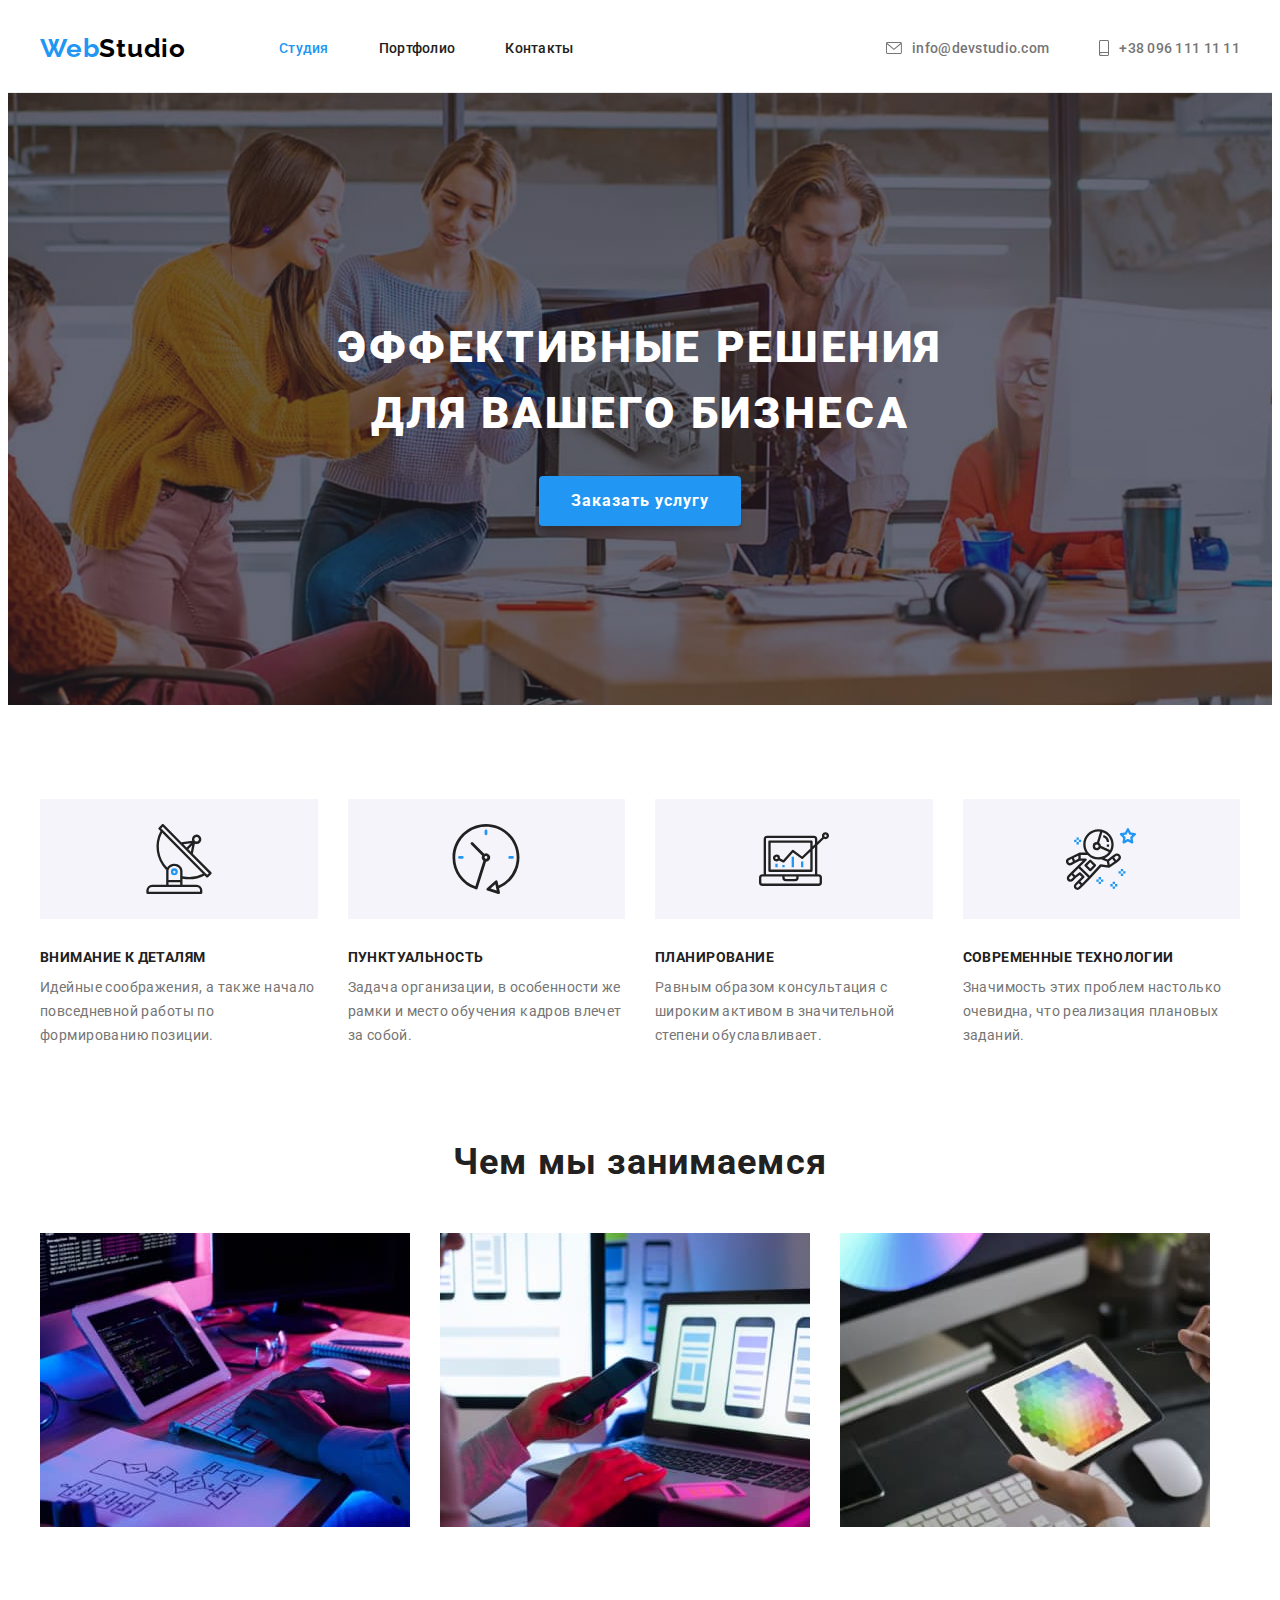
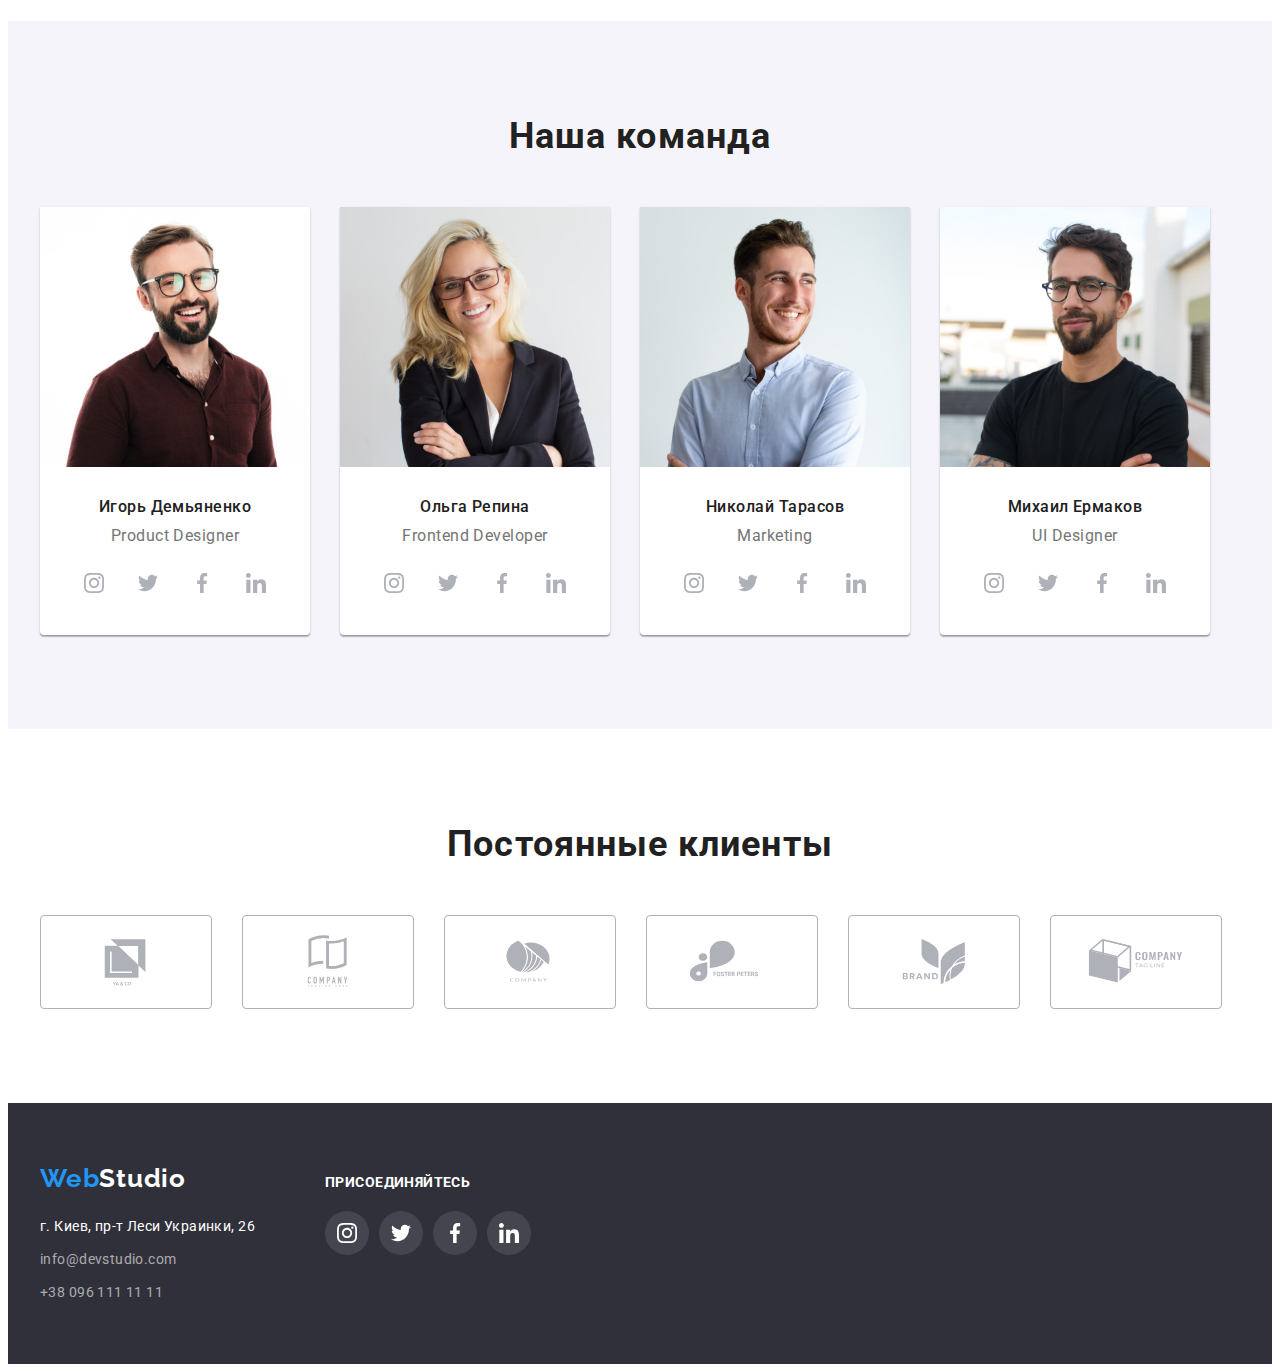
==== index.html @ 36f64f2a "Добавляет стили" ====
<!DOCTYPE html>
<html lang="ru">
  <head>
    <meta charset="UTF-8" />
    <meta http-equiv="X-UA-Compatible" content="IE=edge" />
    <meta name="viewport" content="width=device-width, initial-scale=1.0" />
    <title>Document</title>
    <link rel="preconnect" href="https://fonts.googleapis.com">
    <link rel="preconnect" href="https://fonts.gstatic.com" crossorigin>
    <link href="https://fonts.googleapis.com/css2?family=Raleway:wght@700&family=Roboto:wght@400;500;700;900&display=swap"
      rel="stylesheet">
      <link rel="stylesheet" href="https://cdnjs.cloudflare.com/ajax/libs/modern-normalize/1.1.0/modern-normalize.min.css"
        integrity="sha512-wpPYUAdjBVSE4KJnH1VR1HeZfpl1ub8YT/NKx4PuQ5NmX2tKuGu6U/JRp5y+Y8XG2tV+wKQpNHVUX03MfMFn9Q=="
        crossorigin="anonymous" referrerpolicy="no-referrer" />
    <link rel="stylesheet" href="./css/styles.css">
  </head>
  <body>
    <!--Шапка-->
    <header class="header">
      <div class="container header-container">
      <nav class="header-nav">
        <a class="header-logo link"  href="./index.html"><span class="logo-item-header">Web</span>Studio</a>
        <ul class="header-list list">
          <li class="header-item">
            <a class="header-link link current"  href="./index.html">Студия</a></li>
          <li class="header-item">
            <a class="header-link link"  href="./portfolio.html">Портфолио</a></li>
          <li class="header-item">
            <a class="header-link link"  href="">Контакты</a></li>
        </ul>
      </nav>
      <div class="header-connect" ></div>
      <ul class="header-list list">
        <li class="header-contact">
          <a class="header-mail link"  href="mailto:info@devstudio.com">
          <svg class="header-contact-icon" width="16px" height="12px">
            <use href="./images/icons.svg#icon-envelope"></use>
          </svg>
          info@devstudio.com</a>
        </li>
        <li class="header-contact">
          <a class="header-tel link" href="tel:+380961111111">
          <svg class="header-contact-icon" width="10px" height="16px">
            <use href="./images/icons.svg#icon-smartphone"></use>
          </svg>
          +38 096 111 11 11</a>
        </li>
      </ul>
      </div>
    </header>

    <main>
      <!--Герой-->
    <section class="hero">
      <div class="hero-container">
      <h1 class="hero-title">Эффективные решения для вашего бизнеса</h1>
      <button type="button" class="hero-btn">Заказать услугу</button>
      </div>
    </section>

      <!--Особенности-->
      <section class="section">
        <div class="container">
        <h2 class="features-title visually-hidden" >Особенности</h2>
        <ul class="features-list list">
          <li class="features-item icon-antenna">
            <h3 class="features-item-title">Внимание к деталям</h3>
            <p class="features-text">Идейные соображения, а также начало повседневной работы по формированию позиции.</p>
          </li>
          <li class="features-item icon-clock">
            <h3 class="features-item-title">Пунктуальность</h3>
            <p class="features-text">
              Задача организации, в особенности же рамки и место обучения кадров влечет за собой.
            </p>
          </li>
          <li class="features-item icon-diagram">
            <h3 class="features-item-title">Планирование</h3>
            <p class="features-text">
              Равным образом консультация с широким активом в значительной степени обуславливает.
            </p>
          </li>
          <li class="features-item icon-astronaut">
            <h3 class="features-item-title">Современные технологии</h3>
            <p class="features-text">Значимость этих проблем настолько очевидна, что реализация плановых заданий.</p>
          </li>
        </ul>
        </div>
      </section>

      <!--Чем мы занимаемся-->
      <section class="about">
        <div class="container">
        <h2 class="about-title">Чем мы занимаемся</h2>
        <ul class="about-list list">
          <li class="about-item">
            <img src="./images/box1.jpg" alt="Рабочий стол" width="370" />
          </li>
          <li class="about-item">
            <img src="./images/box2.jpg" alt="Ноутбук, телефон" width="370" />
          </li>
          <li class="about-item">
            <img src="./images/box3.jpg" alt="Планшет" width="370" />
          </li>
        </ul>
        </div>
      </section>

      <!--Наша команда-->
      <section class="section team-section">
        <div class="container">
        <h2 class="team-title">Наша команда</h2>
        <ul class="team-list list">
          <li class="team-item">
            <div class="team-cards">
            <img src="./images/работник1.jpg" alt="Работник 1" width="270" />
            <div class="team-info">
            <h3 class="team-item-title">Игорь Демьяненко</h3>
            <p class="team-item-text"><span lang="en">Product Designer</span></p>
            <ul class="team-social-list list">
              <li class="team-social-item">
                <a 
                  href="" 
                  class="team-social-link">
                  <svg class="team-social-icon" width="20" height="20">
                    <use href="./images/icons.svg#icon-instagram"
                    ></use>
                  </svg>
                </a>
              </li>
              <li class="team-social-item">
                <a href="" class="team-social-link">
                  <svg class="team-social-icon" width="20" height="20">
                    <use href="./images/icons.svg#icon-twitter"></use>
                  </svg>
                </a>
              </li>
              <li class="team-social-item">
                <a href="" class="team-social-link">
                  <svg class="team-social-icon" width="20" height="20">
                    <use href="./images/icons.svg#icon-facebook"></use>
                  </svg>
                </a>
              </li>
              <li class="team-social-item">
                <a href="" class="team-social-link">
                  <svg class="team-social-icon" width="20" height="20">
                    <use href="./images/icons.svg#icon-linkedin"></use>
                  </svg>
                </a>
              </li>
            </ul>
            </div>
            </div>
          </li>
          <li class="team-item">
            <div class="team-cards">
            <img src="./images/работник2.jpg" alt="Работник 2" width="270" />
            <div class="team-info">
            <h3 class="team-item-title">Ольга Репина</h3>
            <p class="team-item-text"><span lang="en">Frontend Developer</span></p>
            <ul class="team-social-list list">
              <li class="team-social-item">
                <a href="" class="team-social-link">
                  <svg class="team-social-icon" width="20" height="20">
                    <use href="./images/icons.svg#icon-instagram"></use>
                  </svg>
                </a>
              </li>
              <li class="team-social-item">
                <a href="" class="team-social-link">
                  <svg class="team-social-icon" width="20" height="20">
                    <use href="./images/icons.svg#icon-twitter"></use>
                  </svg>
                </a>
              </li>
              <li class="team-social-item">
                <a href="" class="team-social-link">
                  <svg class="team-social-icon" width="20" height="20">
                    <use href="./images/icons.svg#icon-facebook"></use>
                  </svg>
                </a>
              </li>
              <li class="team-social-item">
                <a href="" class="team-social-link">
                  <svg class="team-social-icon" width="20" height="20">
                    <use href="./images/icons.svg#icon-linkedin"></use>
                  </svg>
                </a>
              </li>
            </ul>
            </div>
            </div>
          </li>
          <li class="team-item">
            <div class="team-cards">
            <img src="./images/работник3.jpg" alt="Работник 3" width="270" />
            <div class="team-info">
            <h3 class="team-item-title">Николай Тарасов</h3>
            <p class="team-item-text"><span lang="en">Marketing</span></p>
            <ul class="team-social-list list">
              <li class="team-social-item">
                <a href="" class="team-social-link">
                  <svg class="team-social-icon" width="20" height="20">
                    <use href="./images/icons.svg#icon-instagram"></use>
                  </svg>
                </a>
              </li>
              <li class="team-social-item">
                <a href="" class="team-social-link">
                  <svg class="team-social-icon" width="20" height="20">
                    <use href="./images/icons.svg#icon-twitter"></use>
                  </svg>
                </a>
              </li>
              <li class="team-social-item">
                <a href="" class="team-social-link">
                  <svg class="team-social-icon" width="20" height="20">
                    <use href="./images/icons.svg#icon-facebook"></use>
                  </svg>
                </a>
              </li>
              <li class="team-social-item">
                <a href="" class="team-social-link">
                  <svg class="team-social-icon" width="20" height="20">
                    <use href="./images/icons.svg#icon-linkedin"></use>
                  </svg>
                </a>
              </li>
            </ul>
            </div>
            </div>
          </li>
          <li class="team-item">
            <div class="team-cards">
            <img src="./images/работник4.jpg" alt="Работник 4" width="270" />
            <div class="team-info">
            <h3 class="team-item-title">Михаил Ермаков</h3>
            <p class="team-item-text"><span lang="en">UI Designer</span></p>
            <ul class="team-social-list list">
              <li class="team-social-item">
                <a href="" class="team-social-link">
                  <svg class="team-social-icon" width="20" height="20">
                    <use href="./images/icons.svg#icon-instagram"></use>
                  </svg>
                </a>
              </li>
              <li class="team-social-item">
                <a href="" class="team-social-link">
                  <svg class="team-social-icon" width="20" height="20">
                    <use href="./images/icons.svg#icon-twitter"></use>
                  </svg>
                </a>
              </li>
              <li class="team-social-item">
                <a href="" class="team-social-link">
                  <svg class="team-social-icon" width="20" height="20">
                    <use href="./images/icons.svg#icon-facebook"></use>
                  </svg>
                </a>
              </li>
              <li class="team-social-item">
                <a href="" class="team-social-link">
                  <svg class="team-social-icon" width="20" height="20">
                    <use href="./images/icons.svg#icon-linkedin"></use>
                  </svg>
                </a>
              </li>
            </ul>
            </div>
            </div>
          </li>
        </ul>
        </div>
      </section>

      <!--Клиенты-->
      <section class="section">
        <div class="container">
          <h2 class="client-tittle">Постоянные клиенты</h2>
          <ul class="client-list list">
            <li class="client-item">
              <a href="" class="client-link">
                <svg class="client-icon" width="106" height="60">
                  <use href="./images/icons.svg#icon-logo-1"></use>
                </svg>
              </a>
            </li>
            <li class="client-item">
            <a href="" class="client-link">
              <svg class="client-icon" width="106" height="60">
                <use href="./images/icons.svg#icon-logo-2"></use>
              </svg>
            </a>
            </li>
            <li class="client-item">
            <a href="" class="client-link">
              <svg class="client-icon" width="106" height="60">
                <use href="./images/icons.svg#icon-logo-3"></use>
              </svg>
            </a>
            </li>
            <li class="client-item">
              <a href="" class="client-link">
                <svg class="client-icon" width="106" height="60">
                  <use href="./images/icons.svg#icon-logo-4"></use>
                </svg>
              </a>
            </li>
            <li class="client-item">
            <a href="" class="client-link">
              <svg class="client-icon" width="106" height="60">
                <use href="./images/icons.svg#icon-logo-5"></use>
              </svg>
            </a>
            </li>
            <li class="client-item">
              <a href="" class="client-link">
                <svg class="client-icon" width="106" height="60">
                  <use href="./images/icons.svg#icon-logo-6"></use>
                </svg>
              </a>
            </li>
          </ul>
        </div>
      </section>
    </main>

    <!--Футер-->
    <footer class="footer">
      <div class="container-footer container">
        <div class="left-container">
      <a href="./index.html" class="footer-logo link"><span class="logo-item-footer">Web</span>Studio </a>
      <address class="contacts link">
        <ul class="contacts-list list">
          <li class="contacts-info"><a class="contacts-address-item link" href="https://goo.gl/maps/DUNgC5Vg5aknv6yu6"
            target="blank"
            rel="noopener noreferrer">г. Киев, пр-т Леси Украинки, 26 <br /></a></li>
          <li class="contacts-info"><a class="contacts-item link"  href="mailto:info@devstudio.com">info@devstudio.com <br /></a></li>
          <li class="contacts-info"><a class="contacts-item link"   href="tel:+380961111111">+38 096 111 11 11</a></li>
      </address>
        </ul>
        </div>

        <div class="right-container">
          <b class="right-footer-tittle">Присоединяйтесь</b>
            <ul class="right-footer-list list">
              <li class="right-footer-item">
                <a href="" class="right-footer-link">
                  <svg class="right-footer-icon" width="20" height="20">
                    <use href="./images/icons.svg#icon-instagram"></use>
                  </svg>
                </a>
              </li>
              <li class="right-footer-item">
                <a href="" class="right-footer-link">
                  <svg class="right-footer-icon" width="20" height="20">
                    <use href="./images/icons.svg#icon-twitter"></use>
                  </svg>
                </a>
              </li>
              <li class="right-footer-item">
                <a href="" class="right-footer-link">
                  <svg class="right-footer-icon" width="20" height="20">
                    <use href="./images/icons.svg#icon-facebook"></use>
                  </svg>
                </a>
              </li>
              <li class="right-footer-item">
                <a href="" class="right-footer-link">
                  <svg class="right-footer-icon" width="20" height="20">
                    <use href="./images/icons.svg#icon-linkedin"></use>
                  </svg>
                </a>
              </li>
        </div>
        </div>
    </footer>
  </body>
</html>
---- css/styles.css ----
:root {
  --logo-color: #000000;
  --title-color: #212121;
  --text-color: #757575;
  --extra-color: #ffffff;
  --accent-color: #2196f3;
  --card-socials-color: #afb1b8;
}

body {
  font-family: 'Roboto', sans-serif;
}

p,
h1,
h2,
h3,
h4,
h5,
h6 {
  margin: 0;
}

ul {
  margin: 0;
  padding: 0;
}

button {
  cursor: pointer;
}

/* .pointer {
  cursor: pointer;
} */

img {
  display: block;
}

.list {
  list-style: none;
}

.link {
  text-decoration: none;
}

.container {
  width: 1200px;
  padding-left: 15px;
  padding-right: 15px;
  margin: 0 auto;
  /* outline: 2px solid red; */
}

/* HEADER */

.header {
  padding-bottom: 4px;
  border-bottom: 1px solid #ececec;
}

.header-container {
  display: flex;
  align-items: center;
}

.header-nav {
  display: flex;
  align-items: center;
}

.header-list {
  display: flex;
  align-items: center;
}

.header-logo {
  font-family: 'Raleway', sans-serif;
  font-weight: 700;
  font-size: 26px;
  line-height: calc(31 / 26);
  letter-spacing: 0.03em;
  color: var(--logo-color);
  margin-right: 93px;
}

.logo-item-header {
  color: var(--accent-color);
}

.header-link {
  font-weight: 500;
  font-size: 14px;
  line-height: calc(16 / 14);
  letter-spacing: 0.02em;
  color: var(--title-color);
  padding-top: 32px;
  padding-bottom: 32px;
  display: inline-block;
  transition: color 250ms cubic-bezier(0.4, 0, 0.2, 1);
}

.header-link:hover,
.header-link:focus,
.header-mail:hover,
.header-mail:focus,
.header-tel:hover,
.header-tel:focus {
  color: var(--accent-color);
}

.header-contact-icon {
  fill: currentColor;
}

.header-nav .link.current {
  color: var(--accent-color);
  display: flex;
  align-items: center;
}

.header-connect {
  margin-left: auto;
  display: flex;
  align-items: center;
}

.header-item:not(:last-child) {
  margin-right: 50px;
}

.header-tel,
.header-mail {
  font-weight: 500;
  font-size: 14px;
  line-height: calc(16 / 14);
  letter-spacing: 0.02em;
  padding-bottom: 32px;
  padding-top: 32px;
  color: var(--text-color);
  align-items: center;
  transition: color 250ms cubic-bezier(0.4, 0, 0.2, 1);
}

.header-mail {
  display: flex;
  align-items: center;
  margin-right: 50px;
}

.header-tel {
  display: flex;
  align-items: center;
}

.header-contact-icon:hover,
.header-contact-icon:focus {
  color: var(--accent-color);
}

.header-contact-icon {
  display: flex;
  fill: currentColor;
  align-items: center;
  margin-right: 10px;
}

/* HERO */

.hero-container {
  padding-top: 221px;
  padding-bottom: 179px;
  text-align: center;
  max-width: 1600px;
  margin-left: auto;
  margin-right: auto;
  background-image: linear-gradient(to right, rgba(47, 48, 58, 0.4), rgba(47, 48, 58, 0.4)),
    url(../images/hero-img.jpg);
  background-repeat: no-repeat;
  background-position: center;
  background-size: cover;
}

.hero-title {
  font-weight: 900;
  font-size: 44px;
  width: 696px;
  line-height: calc(60 / 40);
  text-align: center;
  letter-spacing: 0.06em;
  text-transform: uppercase;
  color: var(--extra-color);

  margin-left: auto;
  margin-right: auto;
  margin-bottom: 30px;
}

.hero-btn {
  font-family: inherit;
  font-weight: 700;
  font-size: 16px;
  line-height: calc(30 / 16);
  display: flex;
  align-items: center;
  text-align: center;
  letter-spacing: 0.06em;
  color: var(--extra-color);
  background-color: var(--accent-color);
  border: none;
  border-radius: 4px;
  box-shadow: 0px 4px 4px rgba(0, 0, 0, 0.15);
  margin: auto;
  padding: 10px 32px;
  transition: background-color 250ms cubic-bezier(0.4, 0, 0.2, 1);
}

.hero-btn:hover,
.hero-btn:focus {
  background-color: #188ce8;
}

/* FEATURES */

.features-list {
  display: flex;
}

.visually-hidden {
  position: absolute;
  white-space: nowrap;
  width: 1px;
  height: 1px;
  overflow: hidden;
  border: 0;
  padding: 0;
  clip: rect(0 0 0 0);
  clip-path: inset(50%);
  margin: -1px;
}

.features-item-title {
  font-weight: 700;
  font-size: 14px;
  line-height: calc(16 / 14);
  letter-spacing: 0.03em;
  text-transform: uppercase;
  color: var(--title-color);
  margin-bottom: 10px;
  padding-top: 30px;
}

.features-text {
  font-weight: 400;
  font-size: 14px;
  line-height: calc(24 / 14);
  letter-spacing: 0.03em;
  color: var(--text-color);
}

.features-item {
  width: calc((100% - 90px) / 4);
}

.features-item:not(:last-child) {
  margin-right: 30px;
}

.features-item::before {
  content: '';
  display: block;
  height: 120px;
  display: flex;
  background-color: #f5f4fa;
  /* background-size: contain; */
  background-repeat: no-repeat;
  background-position: center;
}

.icon-antenna::before {
  background-image: url(../images/antenna.svg);
}

.icon-clock::before {
  background-image: url(../images/clock.svg);
}

.icon-diagram::before {
  background-image: url(../images/diagram.svg);
}

.icon-astronaut::before {
  background-image: url(../images/astronaut.svg);
}

/* ABOUT US */

.about {
  padding-bottom: 94px;
}

.about-title {
  font-weight: 700;
  font-size: 36px;
  line-height: calc(42 / 36);
  text-align: center;
  letter-spacing: 0.03em;
  color: var(--title-color);
  margin-bottom: 50px;
}

.about-list {
  display: flex;
}

.about-item:not(:last-child) {
  margin-right: 30px;
}

/* TEAM */

.section {
  padding-top: 94px;
  padding-bottom: 94px;
}

.team-section {
  background-color: #f5f4fa;
}

.team-title {
  font-family: 'Roboto', sans-serif;
  font-weight: 700;
  font-size: 36px;
  line-height: calc(42 / 36);
  text-align: center;
  letter-spacing: 0.03em;
  color: var(--title-color);
  margin-bottom: 50px;
}

.team-info {
  padding-top: 30px;
  padding-bottom: 30px;
}

.team-cards {
  background-color: var(--extra-color);
  box-shadow: 0px 1px 3px rgba(0, 0, 0, 0.12), 0px 1px 1px rgba(0, 0, 0, 0.14),
    0px 2px 1px rgba(0, 0, 0, 0.2);
  border-radius: 0px 0px 4px 4px;
}

.team-item-title {
  font-weight: 500;
  font-size: 16px;
  line-height: calc(19 / 16);
  text-align: center;
  letter-spacing: 0.03em;
  color: var(--title-color);
}

.team-item-text {
  font-weight: 400;
  font-size: 16px;
  line-height: calc(19 / 16);
  text-align: center;
  letter-spacing: 0.03em;
  color: var(--text-color);
  margin-top: 10px;
  margin-bottom: 16px;
}

.team-list {
  display: flex;
}

.team-item:not(:last-child) {
  margin-right: 30px;
}

.team-social-list {
  display: flex;
  justify-content: center;
}

.team-social-item + .team-social-item {
  margin-left: 10px;
}

.team-social-link {
  width: 44px;
  height: 44px;
  display: flex;
  justify-content: center;
  align-items: center;
  border-radius: 50%;
  color: var(--card-socials-color);
}

.team-social-icon {
  fill: currentColor;
}

/* .team-social-icon:hover,
.team-social-icon:focus {
  fill: var(--extra-color);
} */

/* .team-social-link:hover .team-social-icon,
.team-social-link:focus .team-social-icon {
  fill: var(--extra-color); 
} */

.team-social-link:hover,
.team-social-link:focus {
  background-color: var(--accent-color);
  color: var(--extra-color);
}

/* CLIENTS */

/* .client-section {
  padding-top: 94px;
  padding-bottom: 94px;
} */

.client-tittle {
  font-family: 'Roboto', sans-serif;
  font-weight: 700;
  font-size: 36px;
  line-height: calc(42 / 36);
  text-align: center;
  letter-spacing: 0.03em;
  color: var(--title-color);
  margin-bottom: 50px;
}

.client-list {
  display: flex;
  flex-direction: row;
  flex-wrap: wrap;
  margin-left: -30px;
  margin-top: -50px;
  color: var(--card-socials-color);
}

.client-link {
  display: block;
  display: flex;
  justify-content: center;
  align-items: center;
  fill: var(--card-socials-color);
  width: 170px;
  height: 92px;
  border-radius: 4px;
  border: 1px solid var(--card-socials-color);
  /* flex-basis: calc(100% / 6 - 30px); */
}

.client-item {
  margin-left: 30px;
  margin-top: 50px;
}

.client-link:hover,
.client-link:focus {
  fill: var(--accent-color);
  border-color: var(--accent-color);
}

/* FOOTER */

.footer {
  padding-top: 60px;
  padding-bottom: 60px;
  background: #2f303a;
  display: flex;
  align-items: baseline;
}

.footer-logo {
  font-family: 'Raleway', sans-serif;
  font-weight: 700;
  font-size: 26px;
  line-height: calc(31 / 26);
  letter-spacing: 0.03em;
  color: var(--extra-color);
  margin-bottom: 20px;
  display: inline-block;
}

.logo-item-footer {
  color: var(--accent-color);
}

.contacts-address-item {
  font-style: normal;
  font-size: 14px;
  line-height: calc(24 / 14);
  letter-spacing: 0.03em;
  color: var(--extra-color);
}

.contacts-item {
  font-style: normal;
  font-size: 14px;
  line-height: calc(24 / 14);
  letter-spacing: 0.03em;
  color: rgba(255, 255, 255, 0.6);
  display: inline-block;
}

.contacts-info:not(:last-child) {
  margin-bottom: 9px;
}

.container-footer {
  display: flex;
  align-items: baseline;
}

.right-container {
  margin-left: 70px;
}

.right-footer-tittle {
  font-family: 'Roboto' sans-serif;
  font-weight: 700;
  font-size: 14px;
  line-height: 16px;
  letter-spacing: 0.03em;
  text-transform: uppercase;
  color: var(--extra-color);
  text-align: center;
  justify-content: center;
  margin-bottom: 20px;
}

.right-footer-list {
  display: flex;
  justify-content: left;
  align-items: center;
}

.right-footer-item + .right-footer-item {
  margin-left: 10px;
}

.right-footer-link {
  width: 44px;
  height: 44px;
  display: flex;
  justify-content: center;
  align-items: center;
  border-radius: 50%;
  background-color: rgba(255, 255, 255, 0.1);
  color: var(--extra-color);
  margin-top: 20px;
  transition: background-color 250ms cubic-bezier(0.4, 0, 0.2, 1),
    color 250ms cubic-bezier(0.4, 0, 0.2, 1);
}

.right-footer-icon {
  fill: currentColor;
}

.right-footer-link:hover,
.right-footer-link:focus {
  background-color: var(--accent-color);
  color: var(--extra-color);
}

/* PORTFOLIO */

/* .portfolio {
  padding-top: 94px;
  padding-bottom: 94px;
} */

.btn {
  background-color: #f5f4fa;
  border-radius: 4px;
  border: none;
  font-family: inherit;
  font-weight: 500;
  font-size: 16px;
  line-height: calc(26 / 16);
  text-align: center;
  letter-spacing: 0.03em;
  color: var(--title-color);
  padding: 6px 22px;
  transition: background-color 250ms cubic-bezier(0.4, 0, 0.2, 1),
    color 250ms cubic-bezier(0.4, 0, 0.2, 1);
}

.portfolio-list {
  display: flex;
  flex-wrap: wrap;
  justify-content: center;
  margin-bottom: 50px;
}

.portfolio-btn:not(:last-child) {
  margin-right: 8px;
}

.btn:hover,
.btn:focus {
  color: var(--extra-color);
  background-color: var(--accent-color);
}

.works-title {
  font-weight: 700;
  font-size: 18px;
  line-height: calc(36 / 18);
  letter-spacing: 0.06em;
  color: var(--title-color);
}

.works-text {
  font-family: 'Roboto' sans-serif;
  font-weight: 400;
  font-size: 16px;
  line-height: calc(30 / 16);
  letter-spacing: 0.03em;
  color: var(--text-color);
}

.works-list {
  display: flex;
  flex-wrap: wrap;
  margin-left: -30px;
  margin-bottom: -30px;
}

.works-link {
  text-decoration: none;
}

.works-item {
  width: calc(100% / 3 - 30px);
  margin-left: 30px;
  margin-bottom: 30px;
}

.card-text {
  padding: 20px 24px;
  border: 1px solid #eeeeee;
  box-sizing: border-box;
}

.works-item:hover {
  box-shadow: 0px 1px 1px rgba(0, 0, 0, 0.12), 0px 4px 4px rgba(0, 0, 0, 0.06),
    1px 4px 6px rgba(0, 0, 0, 0.16);
}
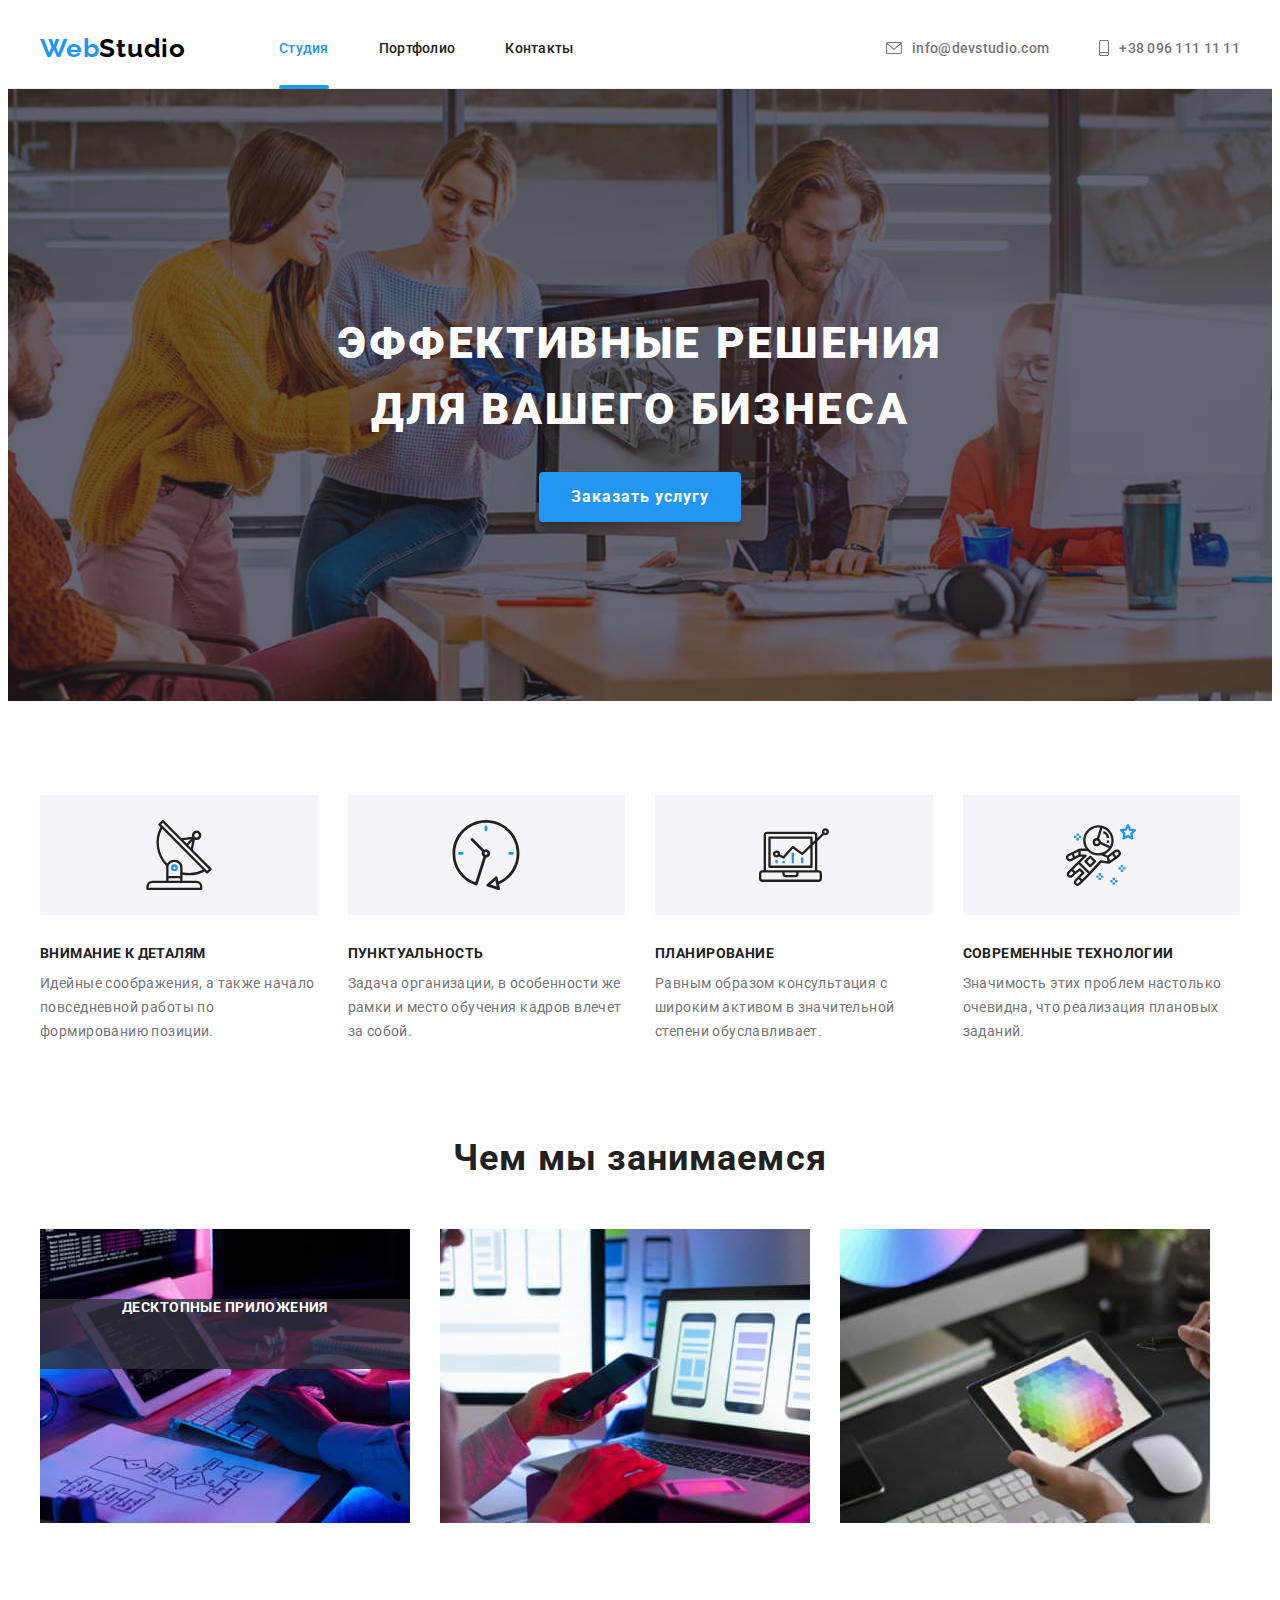
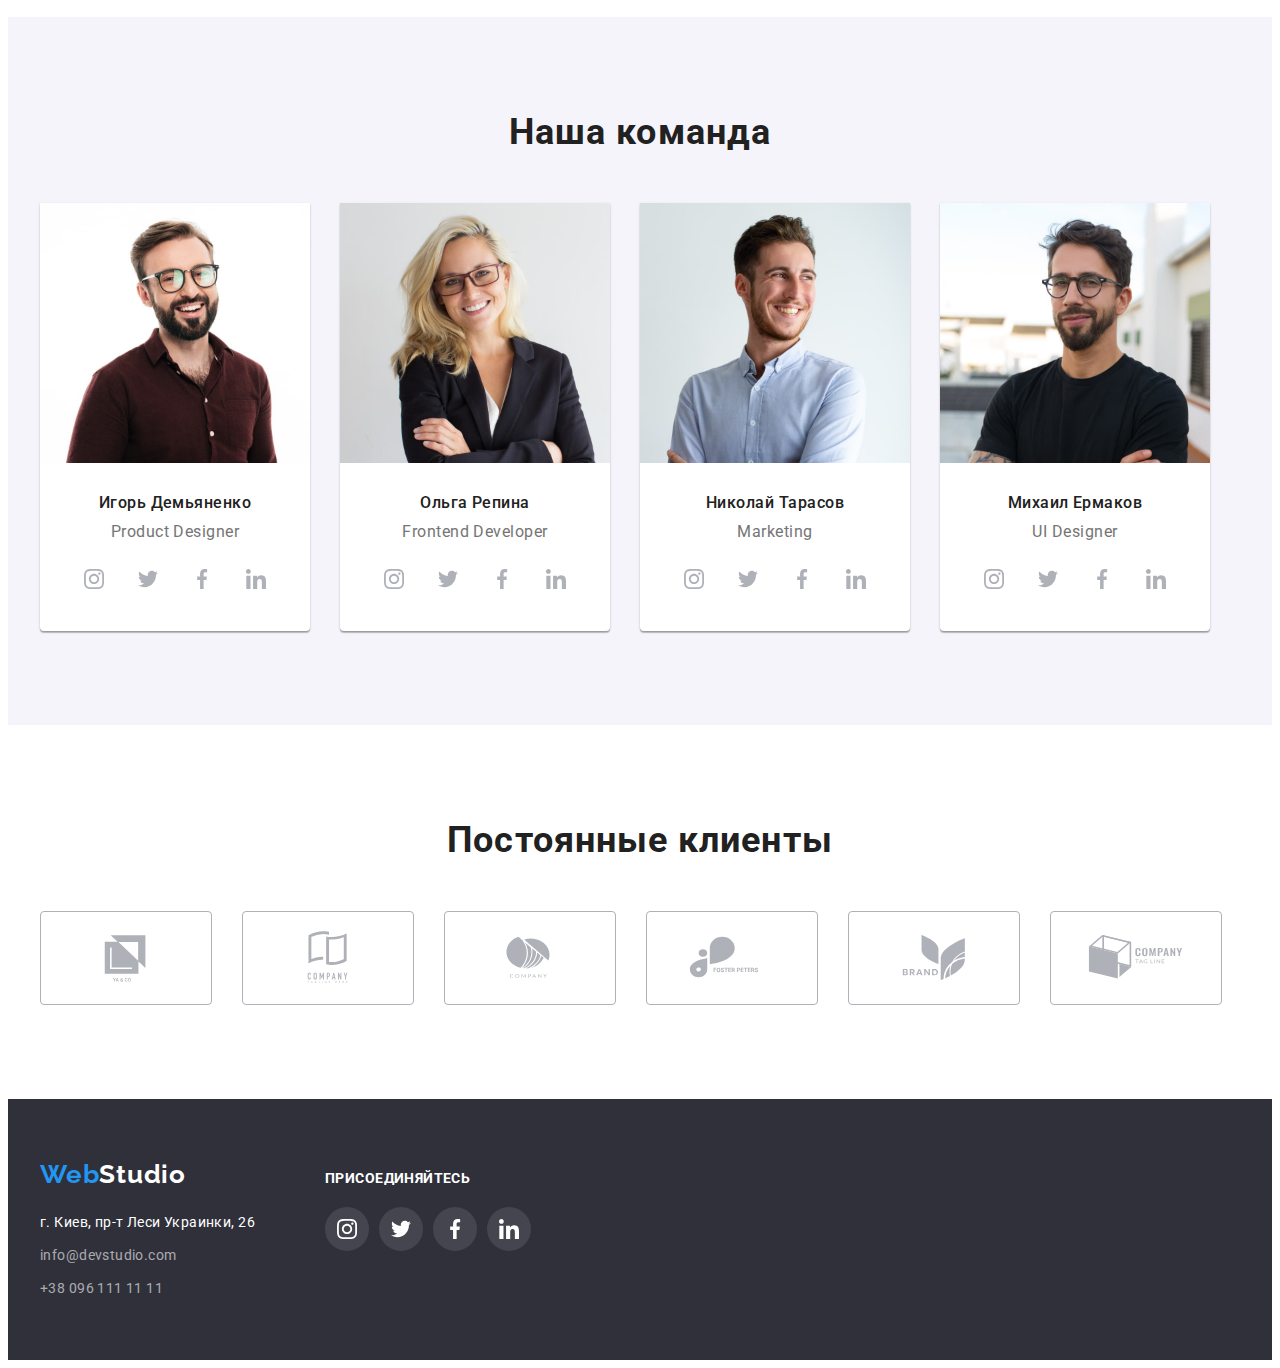
==== commit eb942ba4: "Добавляет оверлей в карточки" ====
--- a/index.html
+++ b/index.html
@@ -89,17 +89,21 @@
 
       <!--Чем мы занимаемся-->
       <section class="about">
+       
         <div class="container">
         <h2 class="about-title">Чем мы занимаемся</h2>
         <ul class="about-list list">
           <li class="about-item">
-            <img src="./images/box1.jpg" alt="Рабочий стол" width="370" />
+            <div class="about-item-wrap">
+            <img src="./images/box1.jpg" alt="Рабочий стол" width="370" height="294"/>
+              <p class="about-img-text">Десктопные приложения</p>
+            </div>
           </li>
           <li class="about-item">
-            <img src="./images/box2.jpg" alt="Ноутбук, телефон" width="370" />
+            <img src="./images/box2.jpg" alt="Ноутбук, телефон" width="370" height="294"/>
           </li>
           <li class="about-item">
-            <img src="./images/box3.jpg" alt="Планшет" width="370" />
+            <img src="./images/box3.jpg" alt="Планшет" width="370" height="294" />
           </li>
         </ul>
         </div>
--- a/css/styles.css
+++ b/css/styles.css
@@ -54,10 +54,21 @@
   /* outline: 2px solid red; */
 }
 
+.current::after {
+  content: '';
+  display: block;
+  width: 100%;
+  height: 4px;
+  border-radius: 2px;
+  position: absolute;
+  background-color: var(--accent-color);
+  left: 0;
+  bottom: -1px;
+}
+
 /* HEADER */
 
 .header {
-  padding-bottom: 4px;
   border-bottom: 1px solid #ececec;
 }
 
@@ -100,6 +111,7 @@
   padding-bottom: 32px;
   display: inline-block;
   transition: color 250ms cubic-bezier(0.4, 0, 0.2, 1);
+  position: relative;
 }
 
 .header-link:hover,
@@ -319,6 +331,29 @@
   margin-right: 30px;
 }
 
+.about-item-wrap {
+  position: relative;
+}
+
+.about-img-text {
+  position: absolute;
+  top: 0;
+  left: 0;
+  background-color: rgba(47, 48, 58, 0.8);
+  color: rgba(255, 255, 255, 1);
+  font-family: Roboto;
+  font-size: 14px;
+  font-weight: 700;
+  line-height: 16px;
+  letter-spacing: 0.03em;
+  text-align: center;
+  text-transform: uppercase;
+  padding: 27px, 82px;
+  height: 70px;
+  width: 100%;
+  transform: translateY(100%);
+}
+
 /* TEAM */
 
 .section {
@@ -458,6 +493,8 @@
   border-radius: 4px;
   border: 1px solid var(--card-socials-color);
   /* flex-basis: calc(100% / 6 - 30px); */
+  transition: fill 250ms cubic-bezier(0.4, 0, 0.2, 1),
+    border-color 250ms cubic-bezier(0.4, 0, 0.2, 1);
 }
 
 .client-item {
@@ -653,7 +690,34 @@
   box-sizing: border-box;
 }
 
+.card-img-text {
+  position: absolute;
+  top: 0;
+  left: 0;
+  background-color: rgba(33, 150, 243, 0.9);
+  color: rgba(255, 255, 255, 1);
+  font-family: Roboto;
+  font-size: 18px;
+  font-weight: 400;
+  line-height: 28px;
+  letter-spacing: 0.03em;
+  text-align: left;
+  padding: 63px 24px;
+  height: 100%;
+  transform: translateY(100%);
+}
+
+.works-item-wrap {
+  position: relative;
+  overflow: hidden;
+}
+
+.works-item:hover .card-img-text {
+  transform: translateY(0);
+  transition: transform 250ms cubic-bezier(0.4, 0, 0.2, 1);
+}
 .works-item:hover {
   box-shadow: 0px 1px 1px rgba(0, 0, 0, 0.12), 0px 4px 4px rgba(0, 0, 0, 0.06),
     1px 4px 6px rgba(0, 0, 0, 0.16);
-}
+  transition: box-shadow 250ms cubic-bezier(0.4, 0, 0.2, 1);
+}
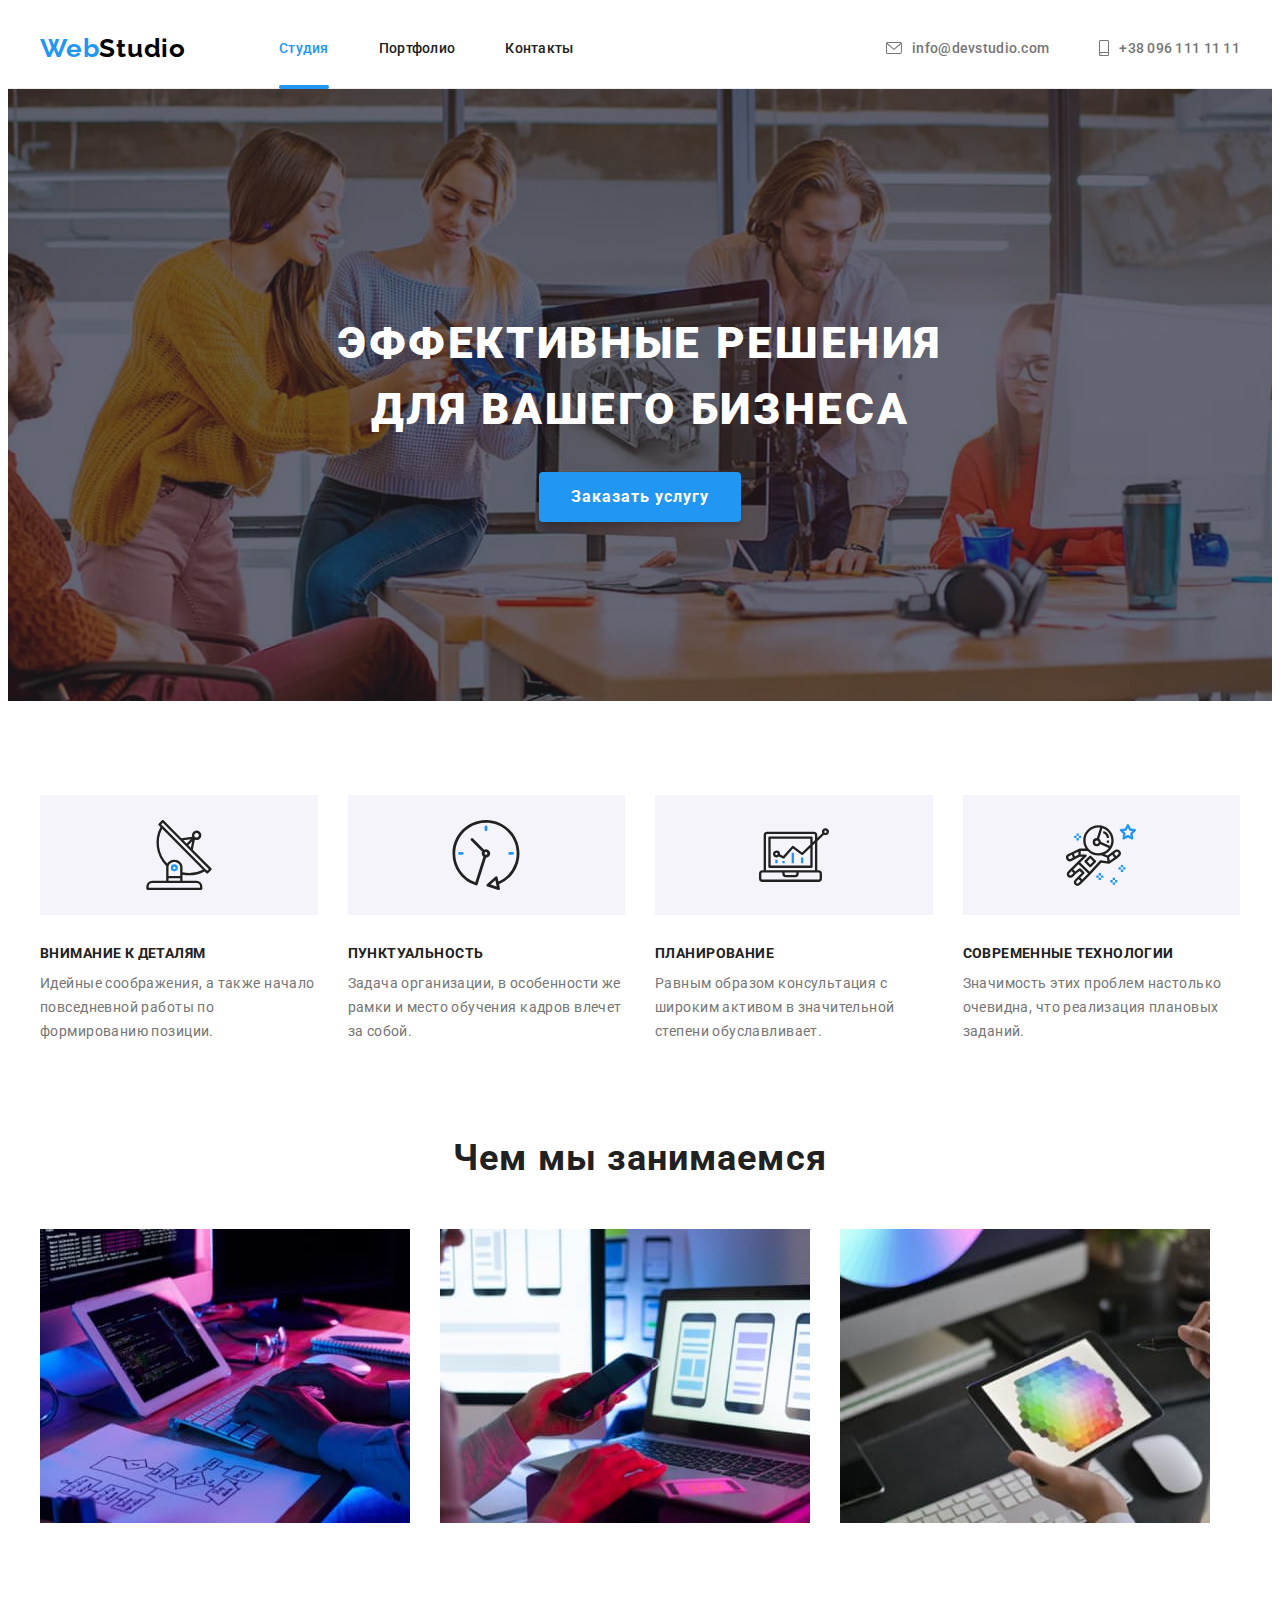
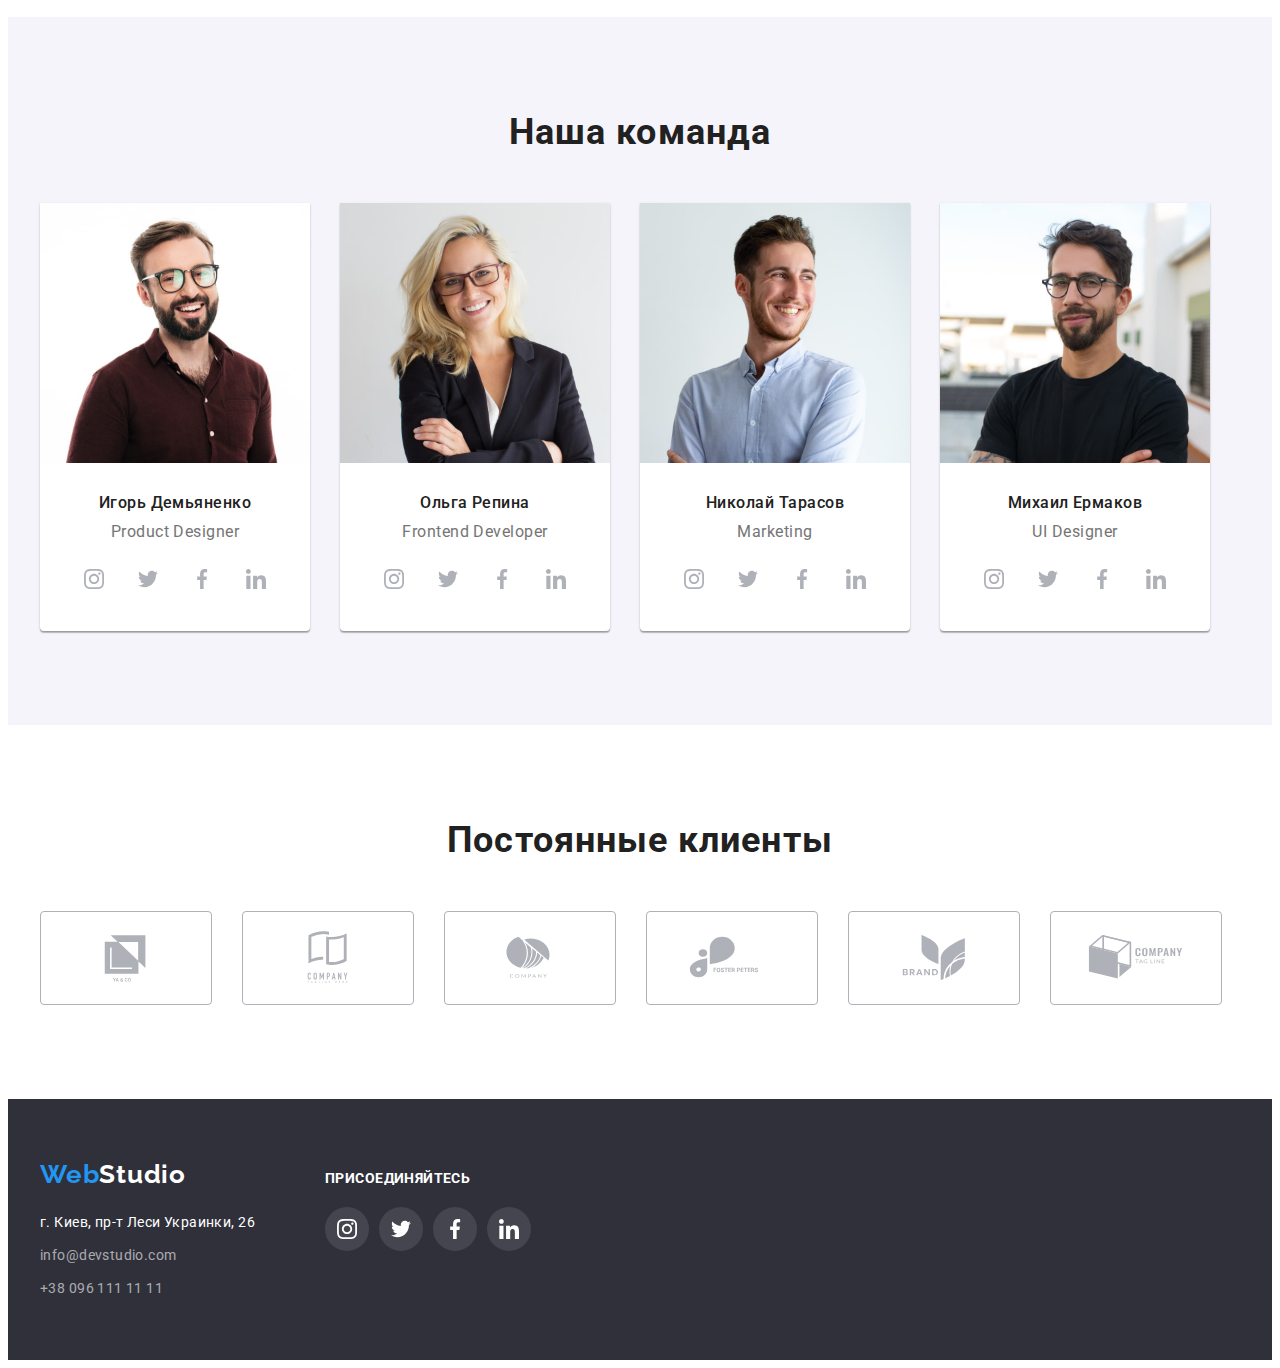
==== commit 55bace2b: "Добавляет оверлей" ====
--- a/index.html
+++ b/index.html
@@ -54,7 +54,7 @@
     <section class="hero">
       <div class="hero-container">
       <h1 class="hero-title">Эффективные решения для вашего бизнеса</h1>
-      <button type="button" class="hero-btn">Заказать услугу</button>
+      <button  type="button" class="hero-btn" data-modal-open>Заказать услугу</button>
       </div>
     </section>
 
@@ -95,15 +95,20 @@
         <ul class="about-list list">
           <li class="about-item">
             <div class="about-item-wrap">
-            <img src="./images/box1.jpg" alt="Рабочий стол" width="370" height="294"/>
+            <img src="./images/box1.jpg" alt="Рабочий стол" width="370" />
               <p class="about-img-text">Десктопные приложения</p>
             </div>
           </li>
           <li class="about-item">
-            <img src="./images/box2.jpg" alt="Ноутбук, телефон" width="370" height="294"/>
+            <div class="about-item-wrap">
+            <img src="./images/box2.jpg" alt="Ноутбук, телефон" width="370" />
+            <p class="about-img-text">Мобильные приложения</p>
           </li>
           <li class="about-item">
-            <img src="./images/box3.jpg" alt="Планшет" width="370" height="294" />
+            <div class="about-item-wrap">
+            <img src="./images/box3.jpg" alt="Планшет" width="370"  />
+            <p class="about-img-text">Дизайнерские решения</p>
+            </div>
           </li>
         </ul>
         </div>
@@ -379,5 +384,15 @@
         </div>
         </div>
     </footer>
+    <div class="backdrop is-hidden" data-modal>
+      <div class="modal">
+        <button  type="button" class="modal-btn" data-modal-close>
+            <svg width="18" height="18"> 
+              <use href="./images/icons.svg#icon-close-black"></use>
+            </svg>
+        </button>
+      </div>
+    </div>
+    <script src="./js/modal.js"></script>
   </body>
 </html>
--- a/css/styles.css
+++ b/css/styles.css
@@ -332,12 +332,13 @@
 }
 
 .about-item-wrap {
+  overflow: hidden;
   position: relative;
 }
 
 .about-img-text {
   position: absolute;
-  top: 0;
+  bottom: 0;
   left: 0;
   background-color: rgba(47, 48, 58, 0.8);
   color: rgba(255, 255, 255, 1);
@@ -348,10 +349,15 @@
   letter-spacing: 0.03em;
   text-align: center;
   text-transform: uppercase;
-  padding: 27px, 82px;
+  padding: 27px;
   height: 70px;
   width: 100%;
   transform: translateY(100%);
+  transition: transform 250ms cubic-bezier(0.4, 0, 0.2, 1);
+}
+
+.about-item:hover .about-img-text {
+  transform: translateY(0);
 }
 
 /* TEAM */
@@ -433,6 +439,8 @@
   align-items: center;
   border-radius: 50%;
   color: var(--card-socials-color);
+  transition: background-color 250ms cubic-bezier(0.4, 0, 0.2, 1),
+    color 250ms cubic-bezier(0.4, 0, 0.2, 1);
 }
 
 .team-social-icon {
@@ -705,6 +713,7 @@
   padding: 63px 24px;
   height: 100%;
   transform: translateY(100%);
+  transition: transform 250ms cubic-bezier(0.4, 0, 0.2, 1);
 }
 
 .works-item-wrap {
@@ -714,10 +723,55 @@
 
 .works-item:hover .card-img-text {
   transform: translateY(0);
-  transition: transform 250ms cubic-bezier(0.4, 0, 0.2, 1);
 }
 .works-item:hover {
   box-shadow: 0px 1px 1px rgba(0, 0, 0, 0.12), 0px 4px 4px rgba(0, 0, 0, 0.06),
     1px 4px 6px rgba(0, 0, 0, 0.16);
   transition: box-shadow 250ms cubic-bezier(0.4, 0, 0.2, 1);
 }
+
+.backdrop {
+  position: fixed;
+  top: 0;
+  width: 100vw;
+  height: 100vh;
+  background-color: rgba(0, 0, 0, 0.2);
+  transition: opacity 500ms, visibility 500ms;
+}
+
+.modal {
+  width: 528px;
+  min-height: 581px;
+  background-color: rgba(255, 255, 255, 1);
+  position: absolute;
+  top: 50%;
+  left: 50%;
+  transform: translate(-50%, -50%) scale(1);
+  transition: transform 500ms;
+}
+
+.modal-btn {
+  border: none;
+  background-color: rgba(255, 255, 255, 1);
+  display: flex;
+  align-items: center;
+  justify-content: center;
+  position: absolute;
+  top: 8px;
+  right: 8px;
+  border: 1px solid rgba(0, 0, 0, 0.1);
+  box-sizing: border-box;
+  border-radius: 50%;
+  width: 30px;
+  height: 30px;
+}
+
+.backdrop.is-hidden .modal {
+  transform: scale(0.5);
+}
+
+.is-hidden {
+  opacity: 0;
+  pointer-events: 0;
+  visibility: hidden;
+}
